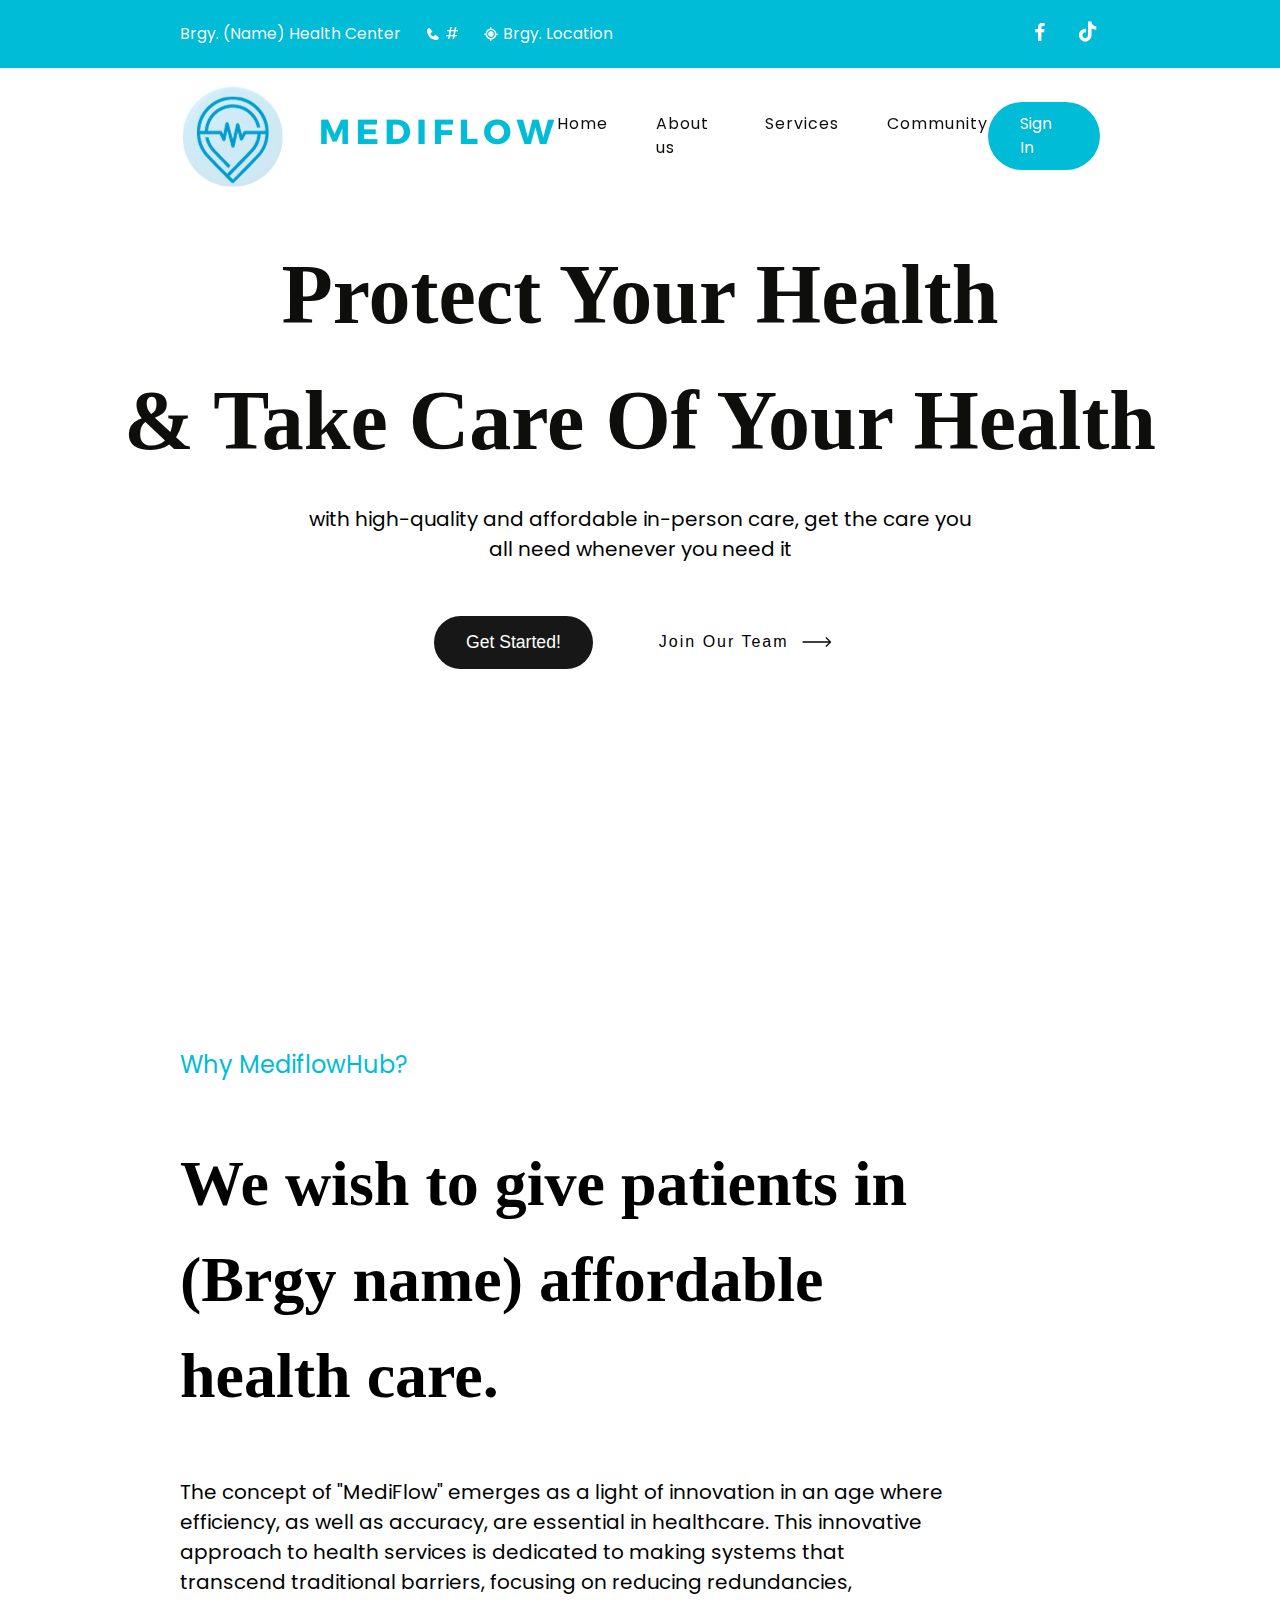
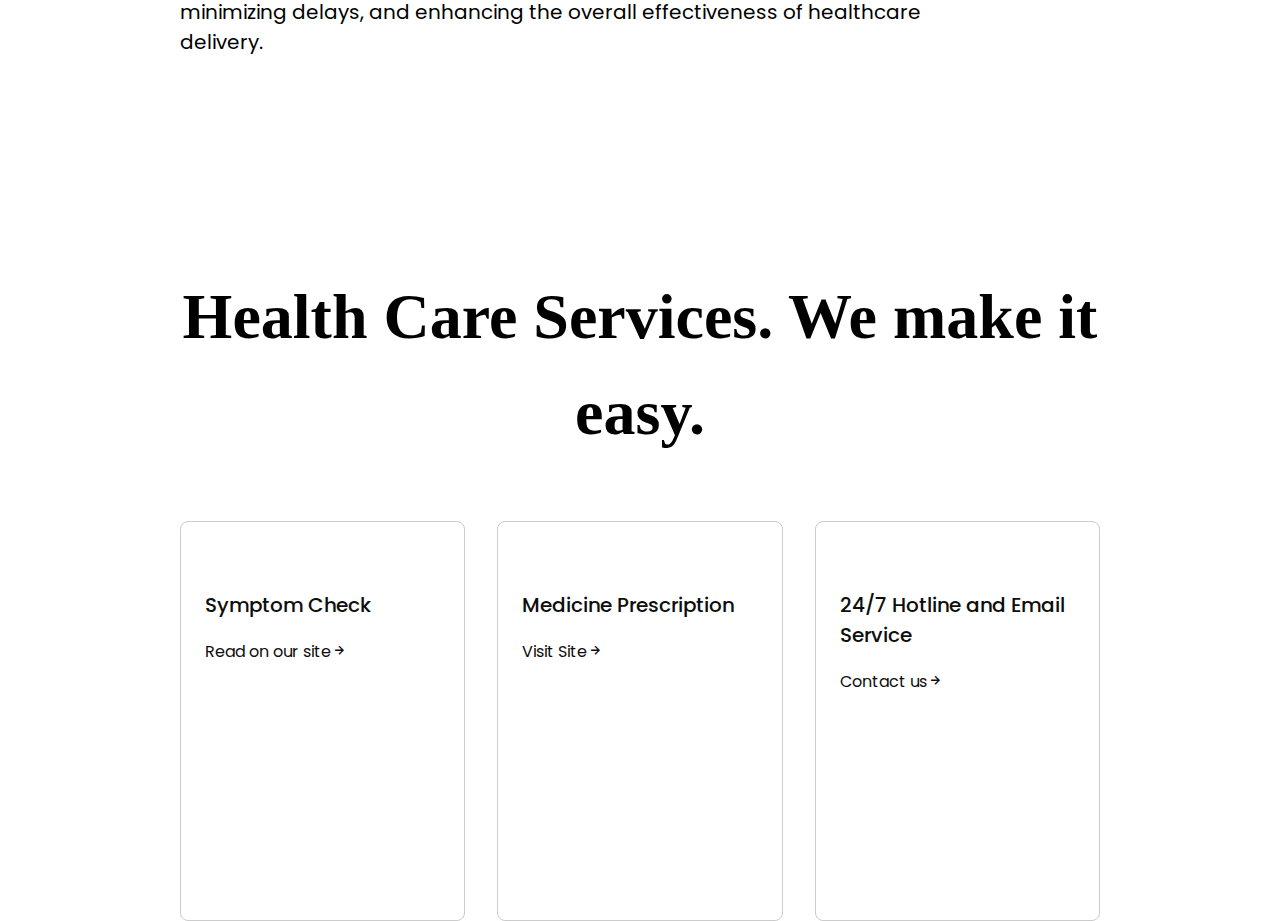
==== index.html @ b7dcaca6 "alex-update" ====
<!DOCTYPE html>
<html lang="en">
<head>
    <meta charset="UTF-8">
    <meta name="viewport" content="width=device-width, initial-scale=1.0">
    <title>MediflowHub Organization</title>

    
    <link rel="stylesheet" type="text/css" href="./index/style.css">
    <link rel="icon" href="../users/images/logo.png" type="image/png">

    
    <link rel="preconnect" href="https://fonts.googleapis.com">
    <link rel="preconnect" href="https://fonts.gstatic.com" crossorigin>
    <link href="https://fonts.googleapis.com/css2?family=Poppins:wght@300;400;500;600;700&display=swap" rel="stylesheet">

    <link rel="preconnect" href="https://fonts.googleapis.com">
    <link rel="preconnect" href="https://fonts.gstatic.com" crossorigin>
    <link href="https://fonts.googleapis.com/css2?family=Spectral:wght@300;400;500;600;700;800&display=swap" rel="stylesheet">

    <link rel="stylesheet" href="https://unpkg.com/boxicons@latest/css/boxicons.min.css">
</head>
<body>


<header class="site-header">


    <div class="top-header">


            <div class="hotlines-name">

                    <p>Brgy. (Name) Health Center</p>
                    

                    <div class="info">
                        <i class='bx bxs-phone'></i>
                        <p>#</p>
                    </div>  
                 
                    <div class="info">
                        <i class='bx bx-current-location'></i>
                        <p>Brgy. Location</p>
                    </div> 
                   


            </div>


            <div class="social-icons">
                <a href="https://www.facebook.com/Alekzzz01/"><i class='bx bxl-facebook'></i></a>
                <a href=""><i class='bx bxl-tiktok' ></i></a> 
            </div>





    </div>




    <div class="bottom-header">

        <img src="images/MediFlowHub.png" alt="">

        <nav class="nav">

            <ul class="nav_list">
                <li class="nav_list-item"><a href="#" class="nav_link">Home</a></li>
                <li class="nav_list-item"><a href="#" class="nav_link">About us</a></li>
                <li class="nav_list-item"><a href="#" class="nav_link">Services</a></li>
                <li class="nav_list-item"><a href="#" class="nav_link">Community</a></li>
            </ul>

        </nav>




        <a href="" class="Sign-inBtn">Sign In</a>





    </div>
        
 

 

</header>


<section class="main-section">




        <h1>Protect Your Health <br> 
            &  Take Care Of Your Health</h1>
        
            <p>with high-quality and affordable in-person care, get the care you <br>
                all need whenever you need it</p>
        
        
            <div class="a-links">

                <button class="btn">Get Started!
                </button>

                <button class="cta">
                    <span class="hover-underline-animation"> Join Our Team </span>
                    <svg viewBox="0 0 46 16" height="10" width="30" xmlns="http://www.w3.org/2000/svg" id="arrow-horizontal">
                        <path transform="translate(30)" d="M8,0,6.545,1.455l5.506,5.506H-30V9.039H12.052L6.545,14.545,8,16l8-8Z" data-name="Path 10" id="Path_10"></path>
                    </svg>
                </button>
        

        
            </div>
        





 








</section>




<section class="second-section">


    <div class="left-info">

        <p class="left-title-info">
            Why MediflowHub?
        </p>


        <h2>We wish to give patients
            in (Brgy name) affordable 
            health care. </h2>


        <p class="left-description">
            The concept of "MediFlow" emerges as a light of innovation in an age where efficiency, 
            as well as accuracy, are essential in healthcare. This innovative approach to health 
            services is dedicated to making systems that transcend traditional barriers, focusing 
            on reducing redundancies, minimizing delays, and enhancing the overall effectiveness 
            of healthcare delivery. 
        </p>





    </div>



    <div class="right-info">

        <img src="images/Illustration1.png" alt="">



    </div>




</section>



<section class="third-section">


    <h2>Health Care Services. We make it easy.</h2>


    <div class="container">

        <div class="box">

            <img src="images/Services.png" alt="">

            <p>Symptom Check</p>

            <a href="">Read on our site<i class='bx bx-right-arrow-alt'></i></a>



        </div>

        <div class="box">

            <img src="images/Services(2).png" alt="" height="230px">

            <p>Medicine Prescription</p>

            <a href="">Visit Site<i class='bx bx-right-arrow-alt'></i></a>



        </div>

        <div class="box">

            <img src="images/Services(3).png" alt="" height="230px">
 
            <p>24/7 Hotline and Email Service </p>

            <a href="">Contact us<i class='bx bx-right-arrow-alt'></i></a>



        </div>






    </div>





</section>




    
</body>


<script src="./index/script.js"></script>
</html>
---- index/style.css ----
*,
*::before,
*::after{
    box-sizing: border-box;
}



:root{
    
    --clr-text: #0E0E0C;
    --clr-text-lessopacity: #62645B;

    --clr-nav-bar-color: #62645B;

    --clr-background-color: #292D32;
    --clr-primary-color: #01BCD6;
    --clr-button-color: #6C70DC;
    
    --clr-light: #FFF;
    --clr-dark: #000;


    --fw-light: 300;
    --fw-regular: 400;
    --fw-medium: 500;
    --fw-semibold: 600;
    --fw-bold: 700;

    

}




body {
  

    margin: 0;
    padding: 0;
    font-family: 'Poppins', sans-serif;

    font-size: 16px;
    line-height: 1.5;





}


header {




    position: fixed;
    width: 100%;
    top: 0;
    right: 0;
    z-index: 1000;
    /* box-shadow: 0 1px 6px 0 rgb(32 33 36 / 10%); */
    
    
}





.site-header {
   
    transition: box-shadow 0.3s ease-in-out;
    transition: background-color 0.3s ease-in-out; 
}

.site-header.scrolled {
    background-color: var(--clr-light);
    box-shadow: 0 1px 6px 0 rgb(32 33 36 / 10%);
}


.top-header {
    padding: 1rem 11.25rem;
    display: flex;
    align-items: center;
    justify-content: space-between;

    background-color: var(--clr-primary-color);

}


.info {
    display: flex;
    align-items: center;
    gap: 4px;
}




.hotlines-name {
    display: flex;
    align-items: center;
    gap: 24px;

    color: white;
}

.hotlines-name p, i {
    margin: 0;
}


.social-icons {
    font-size: 24px;
    color: white;
    display: flex;
    gap: 24px;
}

.social-icons a {
    text-decoration: none;
    color: white;
}







.bottom-header {



    padding: 1em 11.25rem;
    display: flex;
    align-items: center;
    justify-content: space-between;

}






.nav_list { 

font-size: 	1rem;
font-weight: var(--fw-regular);
color: var(--clr-text);


display: flex;
margin:0; 
padding: 0;
list-style: none;

gap: 48px;

cursor: pointer;

}


.nav_list-item {
    position: relative;
}

.nav_list-item::before {
    content: "";
    position: absolute;
    width: 5px;
    height: 5px;
    background-color: var(--clr-text);
    border-radius: 50%; 
    top: -7px; 
    left: 50%;
    transform: translateX(-50%);
    opacity: 0;
    transition: opacity 0.3s ease;
}

.nav_list-item:hover::before {
    opacity: 1;
}






.nav_link {
text-decoration: none;
color: var(--clr-text);
letter-spacing: 1px;
}





.Sign-inBtn {

    text-decoration: none;
    color: white;

    padding: 10px 32px;
    border-radius: 56px;
background: var(--clr-primary-color);

}





.main-section {
    display: flex;
    flex-direction: column;
    align-items: center;
    justify-content: center;

 
    





    height: 100vh;
}





h1 {
    font-family: 'Spectral SC', serif;

    text-align: center;
    color: var(--clr-text);
    font-weight: var(--fw-semibold);
    font-size: 5.25rem;
    margin: 0;
}

.main-section p {
    font-size: 1.25rem;
    font-weight: var(--fw-regular);
    text-align: center;
}


.a-links {
    margin-top: 32px;
    display: flex;
    align-items: center;
    gap: 60px;
}
.Get-StartedBtn {
    border-radius: 56px;
    background: var(--clr-primary-color);
    padding: 16px 32px;
    color: white;
    text-decoration: none;

}




.btn {
    padding: 16px 32px;

    border-radius: 56px;
    font-size: 1.1em;
    cursor: pointer;
    background-color: #171717;
    color: #fff;
    border: none;


    transition: all .4s;
   }
   
   .btn:hover {
    border-radius: 5px;
    transform: translateY(-10px);
    box-shadow: 0 7px 0 -2px #f85959,
     0 15px 0 -4px #39a2db,
     0 16px 10px -3px #39a2db;
   }
   
   .btn:active {
    transition: all 0.2s;
    transform: translateY(-5px);
    box-shadow: 0 2px 0 -2px #f85959,
     0 8px 0 -4px #39a2db,
     0 12px 10px -3px #39a2db;
   }





   .cta {
    border: none;
    background: none;
  }
  
  .cta span {
    padding-bottom: 7px;
    letter-spacing: 2px;
    font-size: 16px;
    padding-right: 15px;

  }
  
  .cta svg {
    transform: translateX(-8px);
    transition: all 0.3s ease;
  }
  
  .cta:hover svg {
    transform: translateX(0);
  }
  
  .cta:active svg {
    transform: scale(0.9);
  }
  
  .hover-underline-animation {
    position: relative;
    color: black;
    padding-bottom: 20px;
  }
  
  .hover-underline-animation:after {
    content: "";
    position: absolute;
    width: 100%;
    transform: scaleX(0);
    height: 2px;
    bottom: 0;
    left: 0;
    background-color: #000000;
    transform-origin: bottom right;
    transition: transform 0.25s ease-out;
  }
  
  .cta:hover .hover-underline-animation:after {
    transform: scaleX(1);
    transform-origin: bottom left;
  }

















.second-section {
    display: flex;
    align-items: center;
    gap: 150px;
    height: 100vh;



    padding: 1em 11.25rem;

}




.left-title-info {
    font-size: 24px;
    font-weight: var(--fw-regular);
    color: var(--clr-primary-color);
}


.left-info h2 {
    font-size: 64px;
    font-weight: var(--fw-semibold);
    font-family: 'Spectral SC', serif;
}


.left-description {
    font-size: 20px;
    font-weight: var(--fw-regular);
}






.third-section {
    height: 80vh;
    padding: 1em 11.25rem;
}


.third-section h2 {
    text-align: center;
    font-family: 'Spectral SC', serif;
    font-weight: var(--fw-semibold);
    font-size: 64px;
    margin-bottom: 60px;
}

.container {

    display: flex;
    align-items: center;
    gap: 32px;
}

.box {
    border: 1px solid #ccc;
    border-radius: 8px;
    width: 500px;
    height: 400px;
    padding: 24px;

}

.box p {
    font-weight: var(--fw-medium);
    color: var(--clr-text);
    font-size: 20px;
}


.box a {


    gap: 4px;
    text-decoration: none;
    color: var(--clr-text);
}

.box a:hover {
    text-decoration: underline;
}
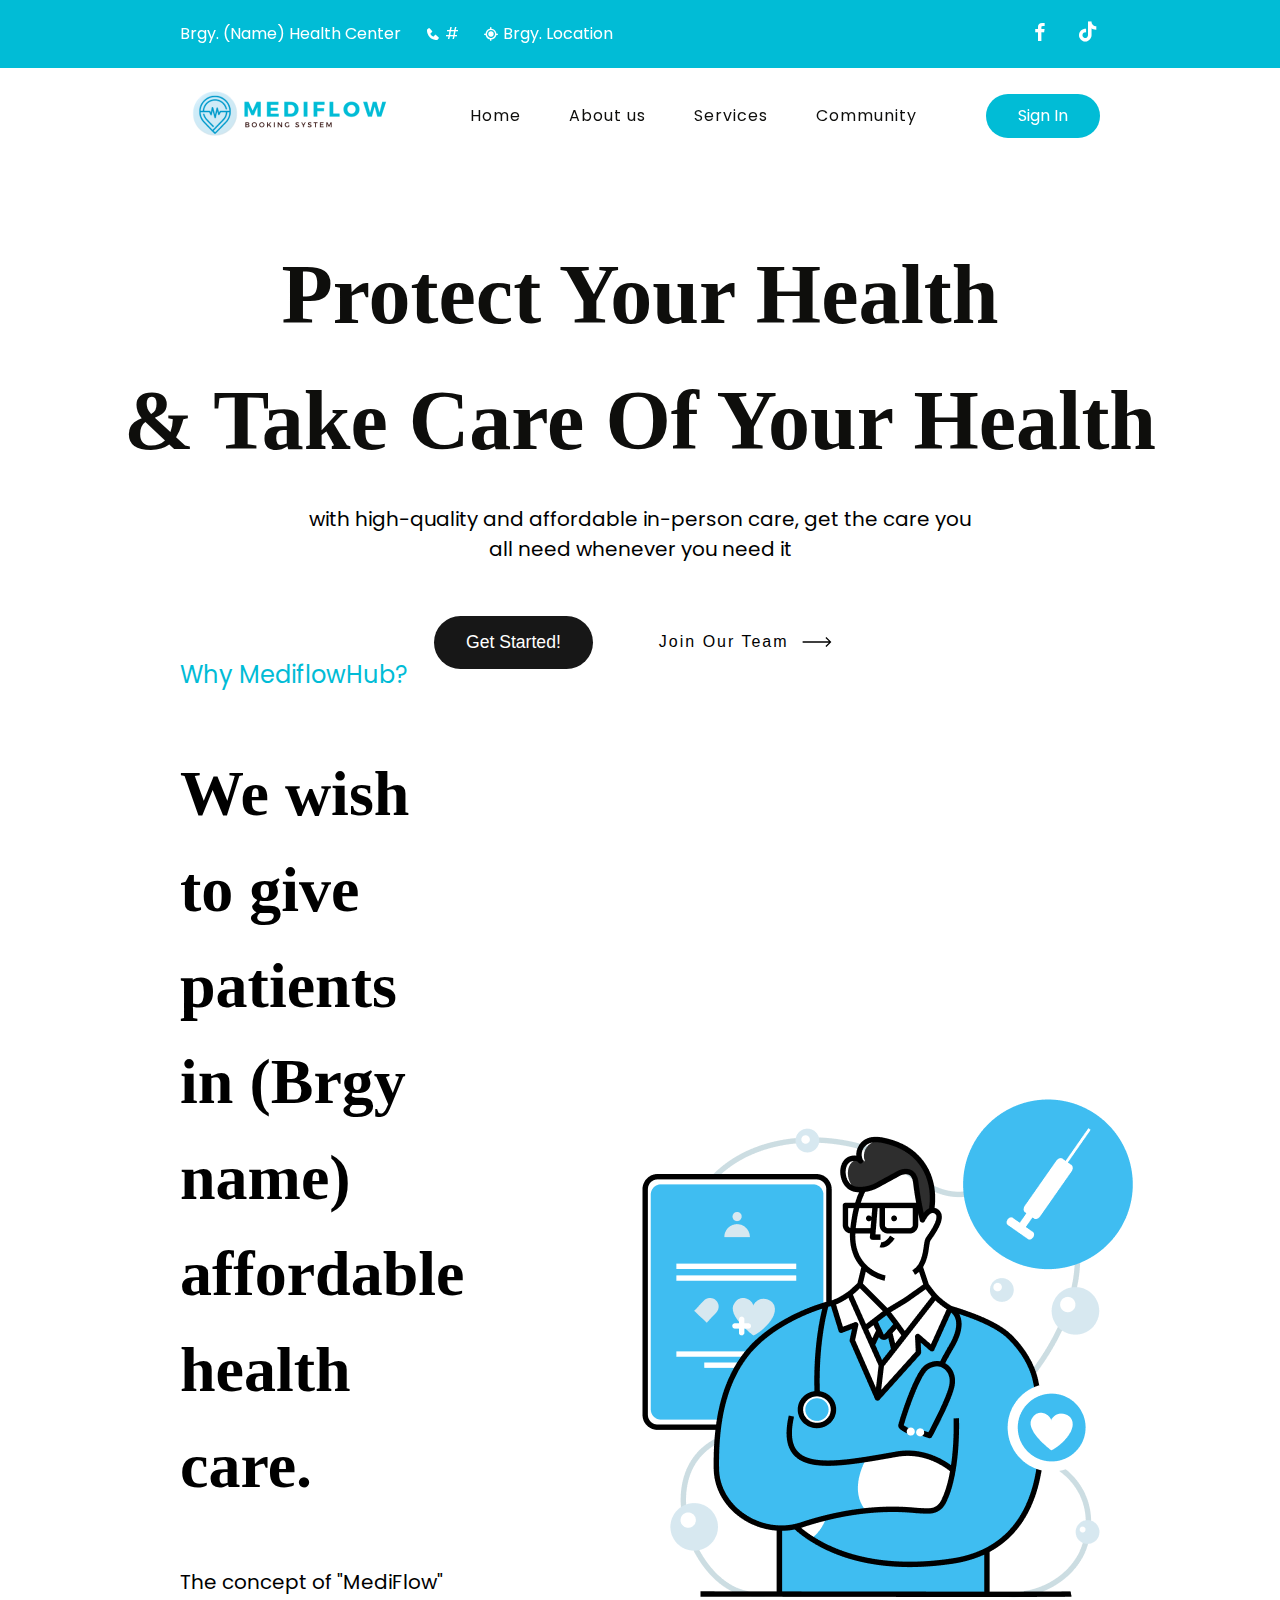
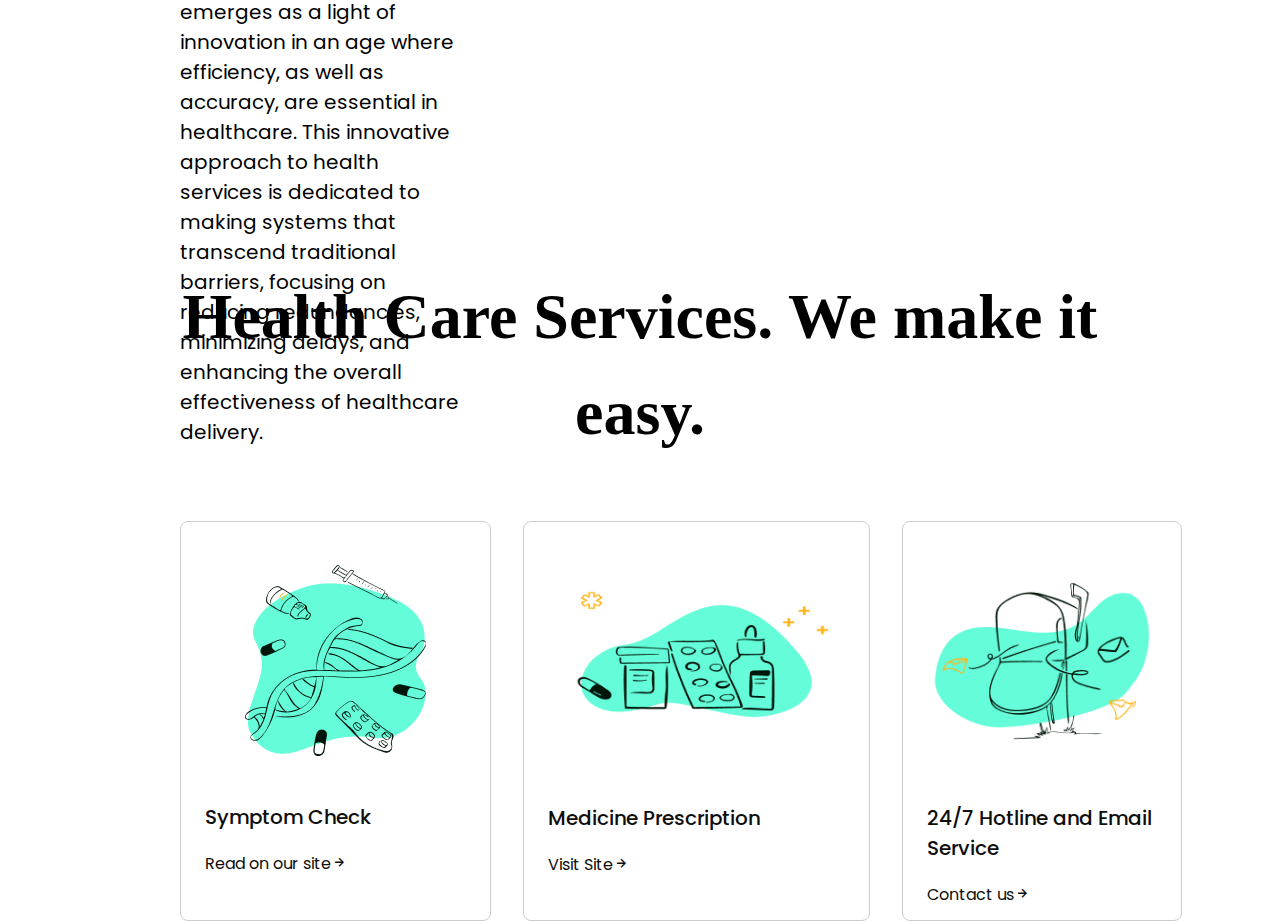
==== commit 4e1c3f77: "alex-update" ====
--- a/index.html
+++ b/index.html
@@ -7,7 +7,7 @@
 
     
     <link rel="stylesheet" type="text/css" href="./index/style.css">
-    <link rel="icon" href="../users/images/logo.png" type="image/png">
+    <link rel="icon" href="../Capstone/users/images/logo.png" type="image/png">
 
     
     <link rel="preconnect" href="https://fonts.googleapis.com">
@@ -65,7 +65,7 @@
 
     <div class="bottom-header">
 
-        <img src="images/MediFlowHub.png" alt="">
+        <img src="./index/images/MediFlowHub.png" alt="">
 
         <nav class="nav">
 
@@ -176,7 +176,7 @@
 
     <div class="right-info">
 
-        <img src="images/Illustration1.png" alt="">
+        <img src="./index/images/Illustration1.png" alt="">
 
 
 
@@ -199,7 +199,7 @@
 
         <div class="box">
 
-            <img src="images/Services.png" alt="">
+            <img src="./index/images/Services.png" alt="">
 
             <p>Symptom Check</p>
 
@@ -211,7 +211,7 @@
 
         <div class="box">
 
-            <img src="images/Services(2).png" alt="" height="230px">
+            <img src="./index/images/Services(2).png" alt="" height="230px">
 
             <p>Medicine Prescription</p>
 
@@ -223,7 +223,7 @@
 
         <div class="box">
 
-            <img src="images/Services(3).png" alt="" height="230px">
+            <img src="./index/images/Services(3).png" alt="" height="230px">
  
             <p>24/7 Hotline and Email Service </p>
 
